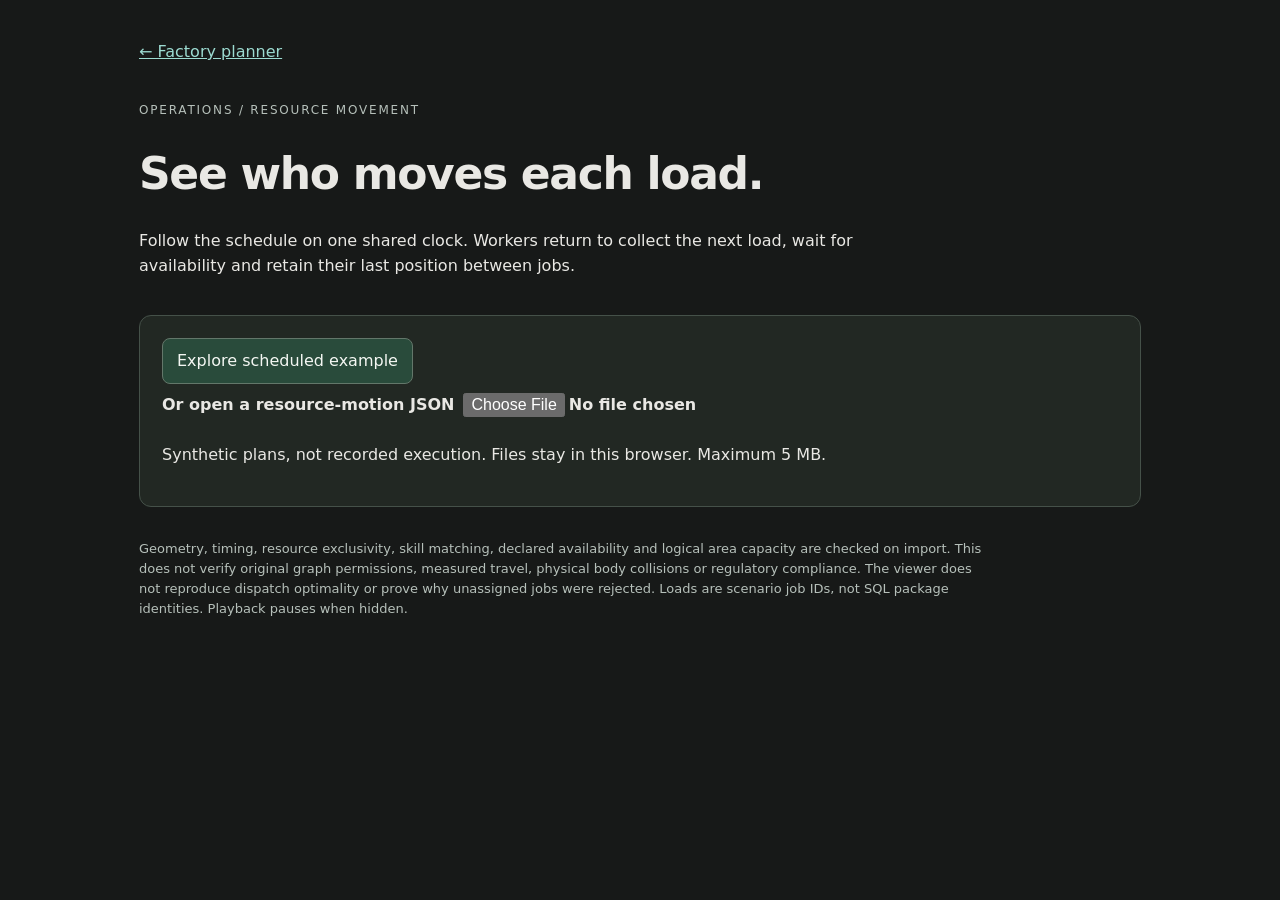
==== resource-view.html @ 0bbe0714 "Show scheduled workers and loads on one playback clock" ====
<!doctype html>
<html lang="en"><head><meta charset="utf-8"><meta name="viewport" content="width=device-width,initial-scale=1"><title>Resource movement · Logistics Flow Studio</title><link rel="stylesheet" href="transfer-ledger.css"><link rel="stylesheet" href="resource-view.css"></head>
<body><main>
<a href="index.html">← Factory planner</a>
<header><p class="eyebrow">Operations / Resource movement</p><h1>See who moves each load.</h1><p>Follow the schedule on one shared clock. Workers return to collect the next load, wait for availability and retain their last position between jobs.</p></header>
<section class="import"><button id="motionDemo" type="button">Explore scheduled example</button><label for="motionFile">Or open a resource-motion JSON<input id="motionFile" type="file" accept=".json,application/json"></label><p id="motionStatus" role="status">Synthetic plans, not recorded execution. Files stay in this browser. Maximum 5 MB.</p></section>
<section id="motionView" hidden>
<div class="motion-toolbar"><button id="motionPlay" type="button">Play</button><button id="motionReset" type="button">Reset</button><label>Speed<select id="motionSpeed"><option value="1">1×</option><option value="5">5×</option><option value="10" selected>10×</option><option value="25">25×</option><option value="50">50×</option><option value="100">100×</option></select></label><label>View<select id="motionProjection"><option value="plan">2D plan</option><option value="iso">Isometric footprints</option></select></label></div>
<label for="motionSeek">Simulation time<input id="motionSeek" type="range" min="0" max="120" value="0" step="0.01"></label><p id="motionClock" aria-live="off"></p>
<div class="motion-layout"><div class="motion-map"><svg id="motionFloor" role="img" aria-label="Scheduled worker and load positions on the floor"></svg><p class="motion-key"><span>○ Resource</span><span>■ Load</span><span>— Work path</span><span>┄ Return path</span></p><p class="view-note">Resources use outlined circles; loads use smaller squares at their actual shared coordinates. Isometric view projects footprints without equipment heights.</p></div><aside><h2>At this moment</h2><div id="motionStates"></div></aside></div>
<div class="table-wrap"><table><caption>Planned assignments · seconds from scenario start</caption><thead><tr><th>Load / job</th><th>Resource</th><th>Assigned from</th><th>Handling starts</th><th>Delivered</th></tr></thead><tbody id="motionJobs"></tbody></table></div>
</section>
<footer>Geometry, timing, resource exclusivity, skill matching, declared availability and logical area capacity are checked on import. This does not verify original graph permissions, measured travel, physical body collisions or regulatory compliance. The viewer does not reproduce dispatch optimality or prove why unassigned jobs were rejected. Loads are scenario job IDs, not SQL package identities. Playback pauses when hidden.</footer>
</main><script src="route-playback.js"></script><script src="resource-playback.js"></script><script src="resource-view.js"></script></body></html>
---- transfer-ledger.css ----
:root{font:16px/1.55 system-ui,sans-serif;color:#e9e8e4;background:#171918;color-scheme:dark}*{box-sizing:border-box}body{margin:0}main{max-width:1050px;margin:auto;padding:40px 24px}a{color:#9cdbd1}header{max-width:770px;margin:36px 0}h1{font-size:clamp(28px,4vw,44px);line-height:1.15;font-weight:650;letter-spacing:-.03em}.eyebrow{text-transform:uppercase;letter-spacing:.15em;color:#b6c0ba;font-size:12px}.import{padding:22px;border:1px solid #455149;border-radius:12px;background:#222823}label{display:block;font-weight:600;margin-bottom:8px}input,select,button{font:inherit}select,input[type=file]{max-width:100%;padding:9px}button{padding:10px 14px;border:1px solid #63776a;border-radius:8px;background:#294b3b;color:#f4f7f3;cursor:pointer}button:disabled{opacity:.4;cursor:default}.cards{display:grid;grid-template-columns:repeat(3,1fr);gap:14px;margin:24px 0}.cards article{border-top:2px solid #99c8ac;background:#222823;padding:18px}.cards span{display:block;font-size:13px;color:#b6c0ba}.cards strong{display:block;font-size:22px;margin-top:8px;overflow-wrap:anywhere}.note{padding:12px 0;color:#d6c697}.replay{display:flex;align-items:center;gap:18px;margin-top:24px}.replay label{flex:1;font-size:13px}.replay input{display:block;width:100%;margin-top:12px}.table-wrap{overflow:auto}table{border-collapse:collapse;width:100%;text-align:left;font-size:14px}caption{text-align:left;font-weight:650;margin:22px 0 10px}th,td{border-bottom:1px solid #455149;padding:12px 10px}tr[aria-current=true]{background:#314739}footer{margin:32px 0;color:#b6c0ba;font-size:13px;max-width:850px}:focus-visible{outline:3px solid #b4e7d6;outline-offset:3px}@media(max-width:620px){main{padding:24px 16px}.cards{grid-template-columns:1fr}.replay{flex-wrap:wrap}.replay label{order:-1;flex-basis:100%}}
.mapping{margin:30px 0;padding:22px;border:1px solid #455149;border-radius:12px}.mapping h2{margin-top:0;font-size:22px}.mapping-controls{display:flex;gap:12px;align-items:end;flex-wrap:wrap;margin-top:18px}.mapping-controls label{flex:1;min-width:180px}.mapping-controls select{display:block;width:100%}#ledgerFloor,#routeFloor{display:block;width:100%;max-height:460px;min-height:220px;margin-top:18px}#ledgerFloor[hidden]{display:none}#ledgerPositionNote{color:#d6c697}#routeSeek{display:block;width:100%;margin:14px 0}#routeClock{font-variant-numeric:tabular-nums;color:#a7fff0}#routeView[hidden]{display:none}

#routeFloor{min-height:300px;background:#1b211d;border:1px solid #455149;border-radius:10px}.view-note{font-size:13px;color:#b6c0ba}
---- resource-view.css ----
.motion-toolbar {display:flex;flex-wrap:wrap;gap:12px;align-items:end}
.motion-toolbar label {display:grid;gap:5px}
.motion-layout {display:grid;grid-template-columns:minmax(0,2fr) minmax(220px,1fr);gap:24px;align-items:start}
.motion-map {min-width:0}
#motionFloor {width:100%;min-height:220px;background:#17221f;border:1px solid #486257;border-radius:12px}
#motionSeek {width:100%}
#motionClock {font-variant-numeric:tabular-nums;color:#bcece2}
.motion-key {display:flex;flex-wrap:wrap;gap:16px;font-size:.85rem;color:#bcece2}
#motionStates article {border-left:3px solid #83d9cd;padding:10px 14px;margin:12px 0;background:#202c28;border-radius:0 8px 8px 0;overflow-wrap:anywhere}
#motionStates strong,#motionStates small {display:block}
#motionStates small {color:#becbc5;margin-top:5px}
@media(max-width:760px){.motion-layout{grid-template-columns:1fr}.motion-toolbar>*{flex:1}#motionFloor{min-height:180px}}
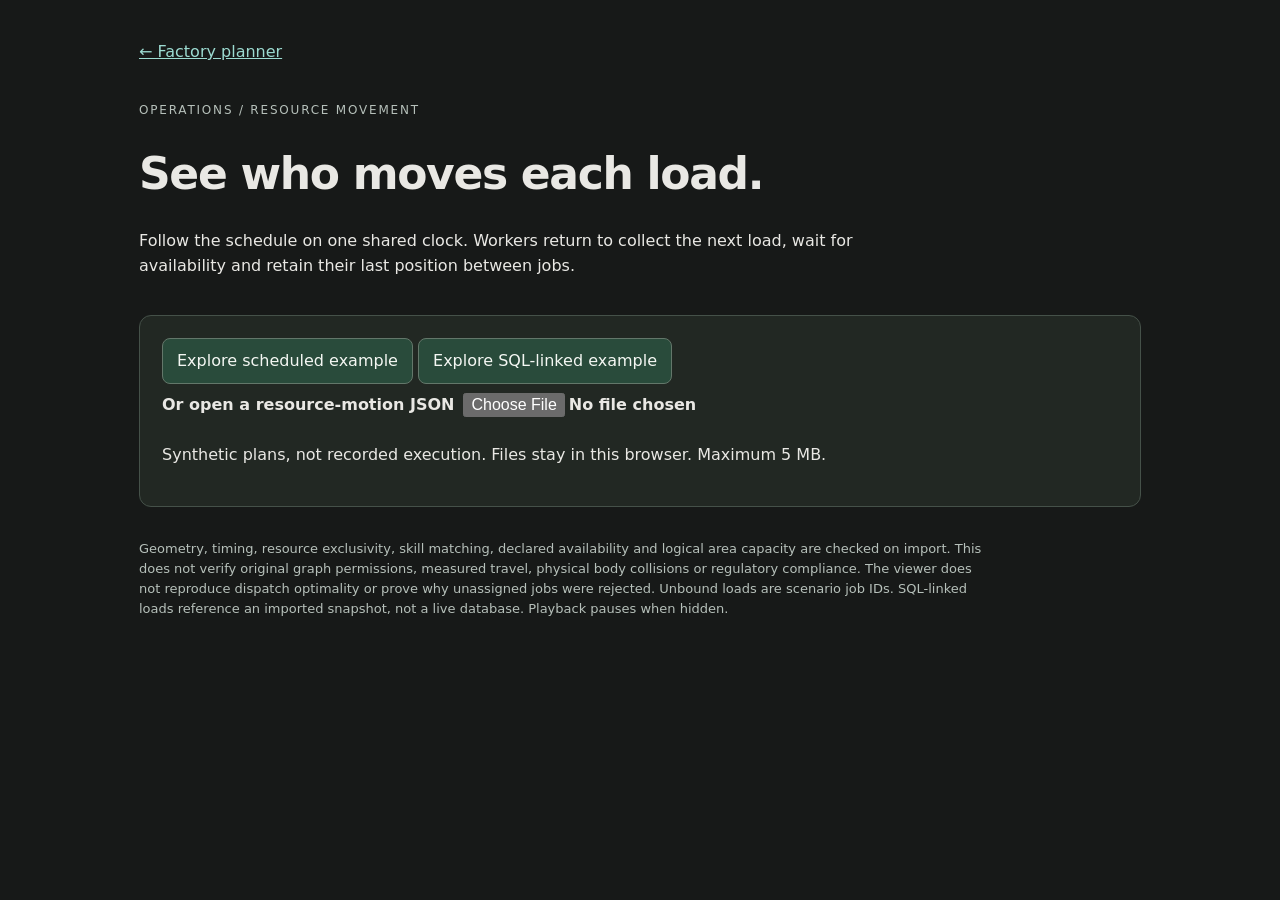
==== commit dc787e39: "Bind resource scenarios to versioned SQL package snapshots" ====
--- a/resource-view.html
+++ b/resource-view.html
@@ -3,12 +3,13 @@
 <body><main>
 <a href="index.html">← Factory planner</a>
 <header><p class="eyebrow">Operations / Resource movement</p><h1>See who moves each load.</h1><p>Follow the schedule on one shared clock. Workers return to collect the next load, wait for availability and retain their last position between jobs.</p></header>
-<section class="import"><button id="motionDemo" type="button">Explore scheduled example</button><label for="motionFile">Or open a resource-motion JSON<input id="motionFile" type="file" accept=".json,application/json"></label><p id="motionStatus" role="status">Synthetic plans, not recorded execution. Files stay in this browser. Maximum 5 MB.</p></section>
+<section class="import"><button id="motionDemo" type="button">Explore scheduled example</button> <button id="motionPackageDemo" type="button">Explore SQL-linked example</button><label for="motionFile">Or open a resource-motion JSON<input id="motionFile" type="file" accept=".json,application/json"></label><p id="motionStatus" role="status">Synthetic plans, not recorded execution. Files stay in this browser. Maximum 5 MB.</p></section>
 <section id="motionView" hidden>
+<p id="motionAssociation" class="note"></p><div id="motionPackageTable" class="table-wrap" hidden><table><caption>Recorded SQL snapshot · separate from the simulated clock</caption><thead><tr><th>Scenario job</th><th>Package / order / pick</th><th>Contents</th><th>Recorded state</th><th>Version / updated at</th></tr></thead><tbody id="motionPackageRows"></tbody></table></div>
 <div class="motion-toolbar"><button id="motionPlay" type="button">Play</button><button id="motionReset" type="button">Reset</button><label>Speed<select id="motionSpeed"><option value="1">1×</option><option value="5">5×</option><option value="10" selected>10×</option><option value="25">25×</option><option value="50">50×</option><option value="100">100×</option></select></label><label>View<select id="motionProjection"><option value="plan">2D plan</option><option value="iso">Isometric footprints</option></select></label></div>
 <label for="motionSeek">Simulation time<input id="motionSeek" type="range" min="0" max="120" value="0" step="0.01"></label><p id="motionClock" aria-live="off"></p>
 <div class="motion-layout"><div class="motion-map"><svg id="motionFloor" role="img" aria-label="Scheduled worker and load positions on the floor"></svg><p class="motion-key"><span>○ Resource</span><span>■ Load</span><span>— Work path</span><span>┄ Return path</span></p><p class="view-note">Resources use outlined circles; loads use smaller squares at their actual shared coordinates. Isometric view projects footprints without equipment heights.</p></div><aside><h2>At this moment</h2><div id="motionStates"></div></aside></div>
 <div class="table-wrap"><table><caption>Planned assignments · seconds from scenario start</caption><thead><tr><th>Load / job</th><th>Resource</th><th>Assigned from</th><th>Handling starts</th><th>Delivered</th></tr></thead><tbody id="motionJobs"></tbody></table></div>
 </section>
-<footer>Geometry, timing, resource exclusivity, skill matching, declared availability and logical area capacity are checked on import. This does not verify original graph permissions, measured travel, physical body collisions or regulatory compliance. The viewer does not reproduce dispatch optimality or prove why unassigned jobs were rejected. Loads are scenario job IDs, not SQL package identities. Playback pauses when hidden.</footer>
-</main><script src="route-playback.js"></script><script src="resource-playback.js"></script><script src="resource-view.js"></script></body></html>
+<footer>Geometry, timing, resource exclusivity, skill matching, declared availability and logical area capacity are checked on import. This does not verify original graph permissions, measured travel, physical body collisions or regulatory compliance. The viewer does not reproduce dispatch optimality or prove why unassigned jobs were rejected. Unbound loads are scenario job IDs. SQL-linked loads reference an imported snapshot, not a live database. Playback pauses when hidden.</footer>
+</main><script src="route-playback.js"></script><script src="transfer-replay.js"></script><script src="resource-playback.js"></script><script src="resource-view.js"></script></body></html>
